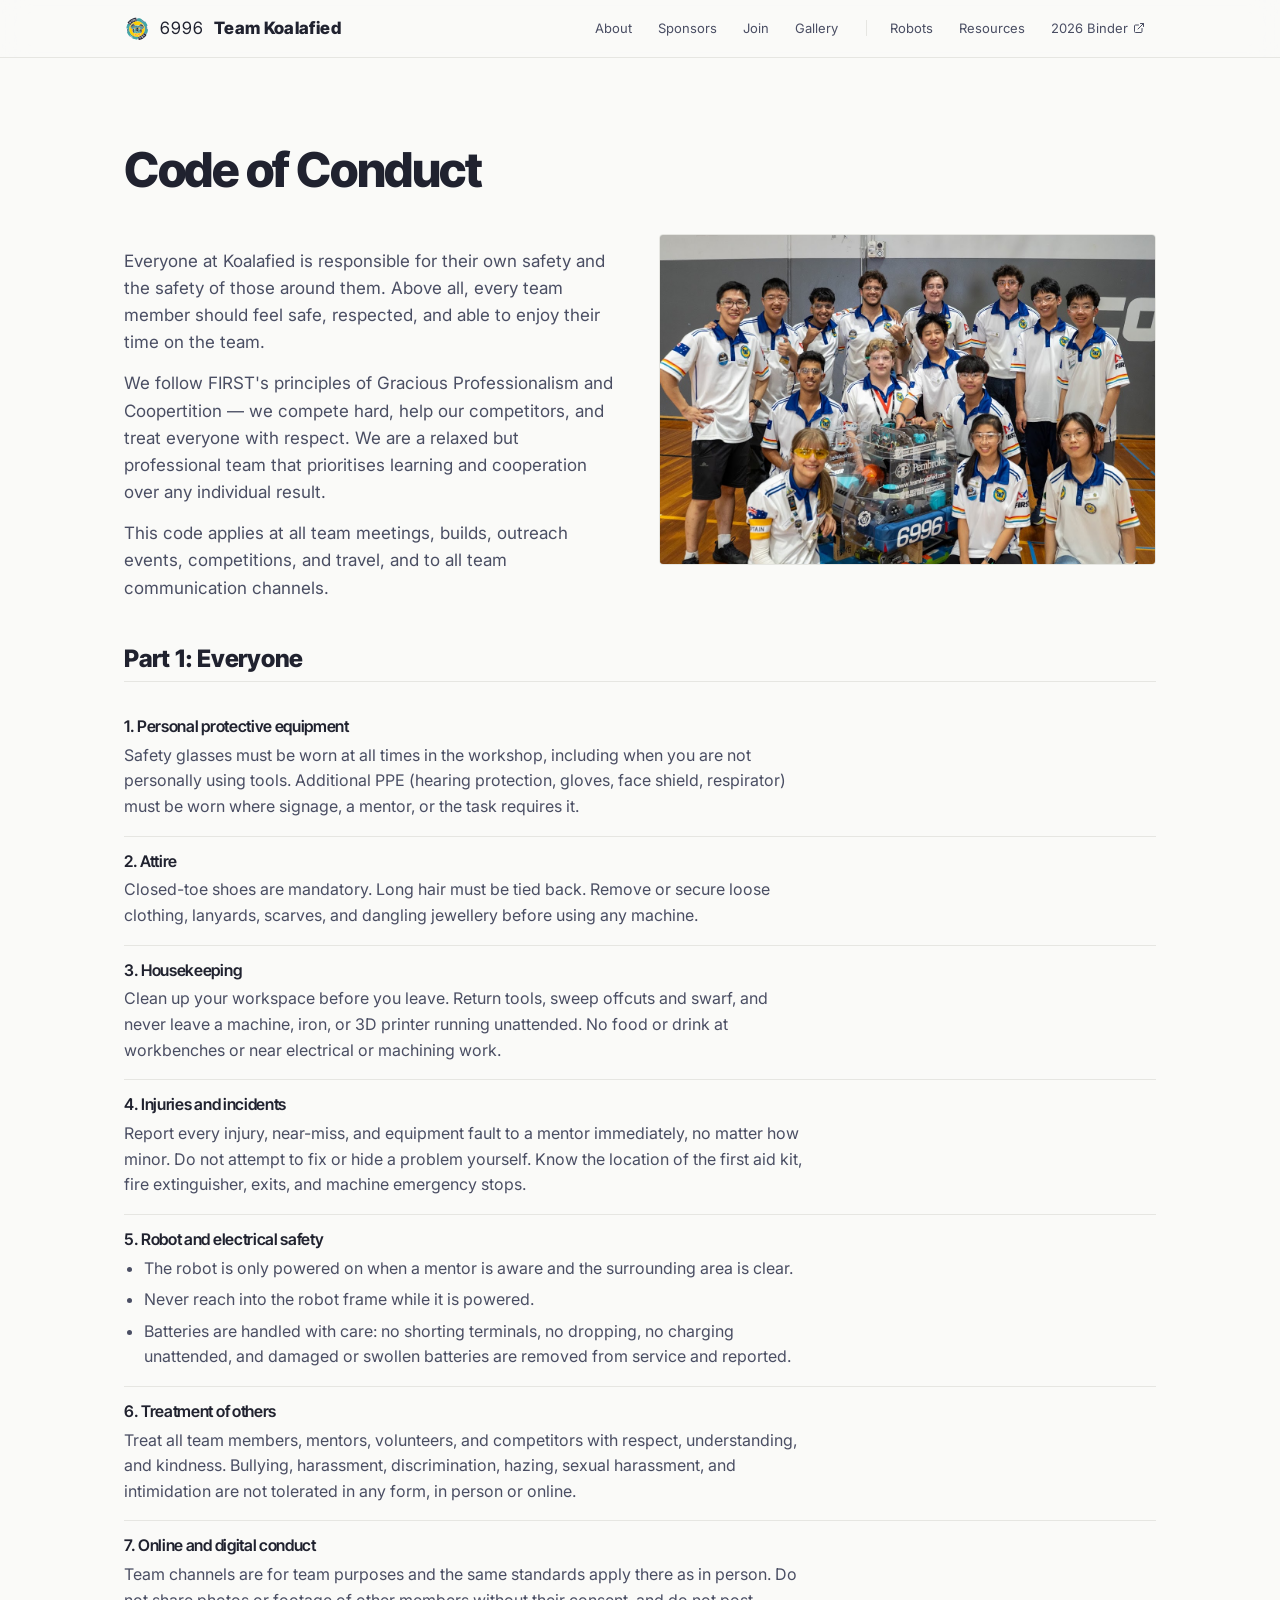
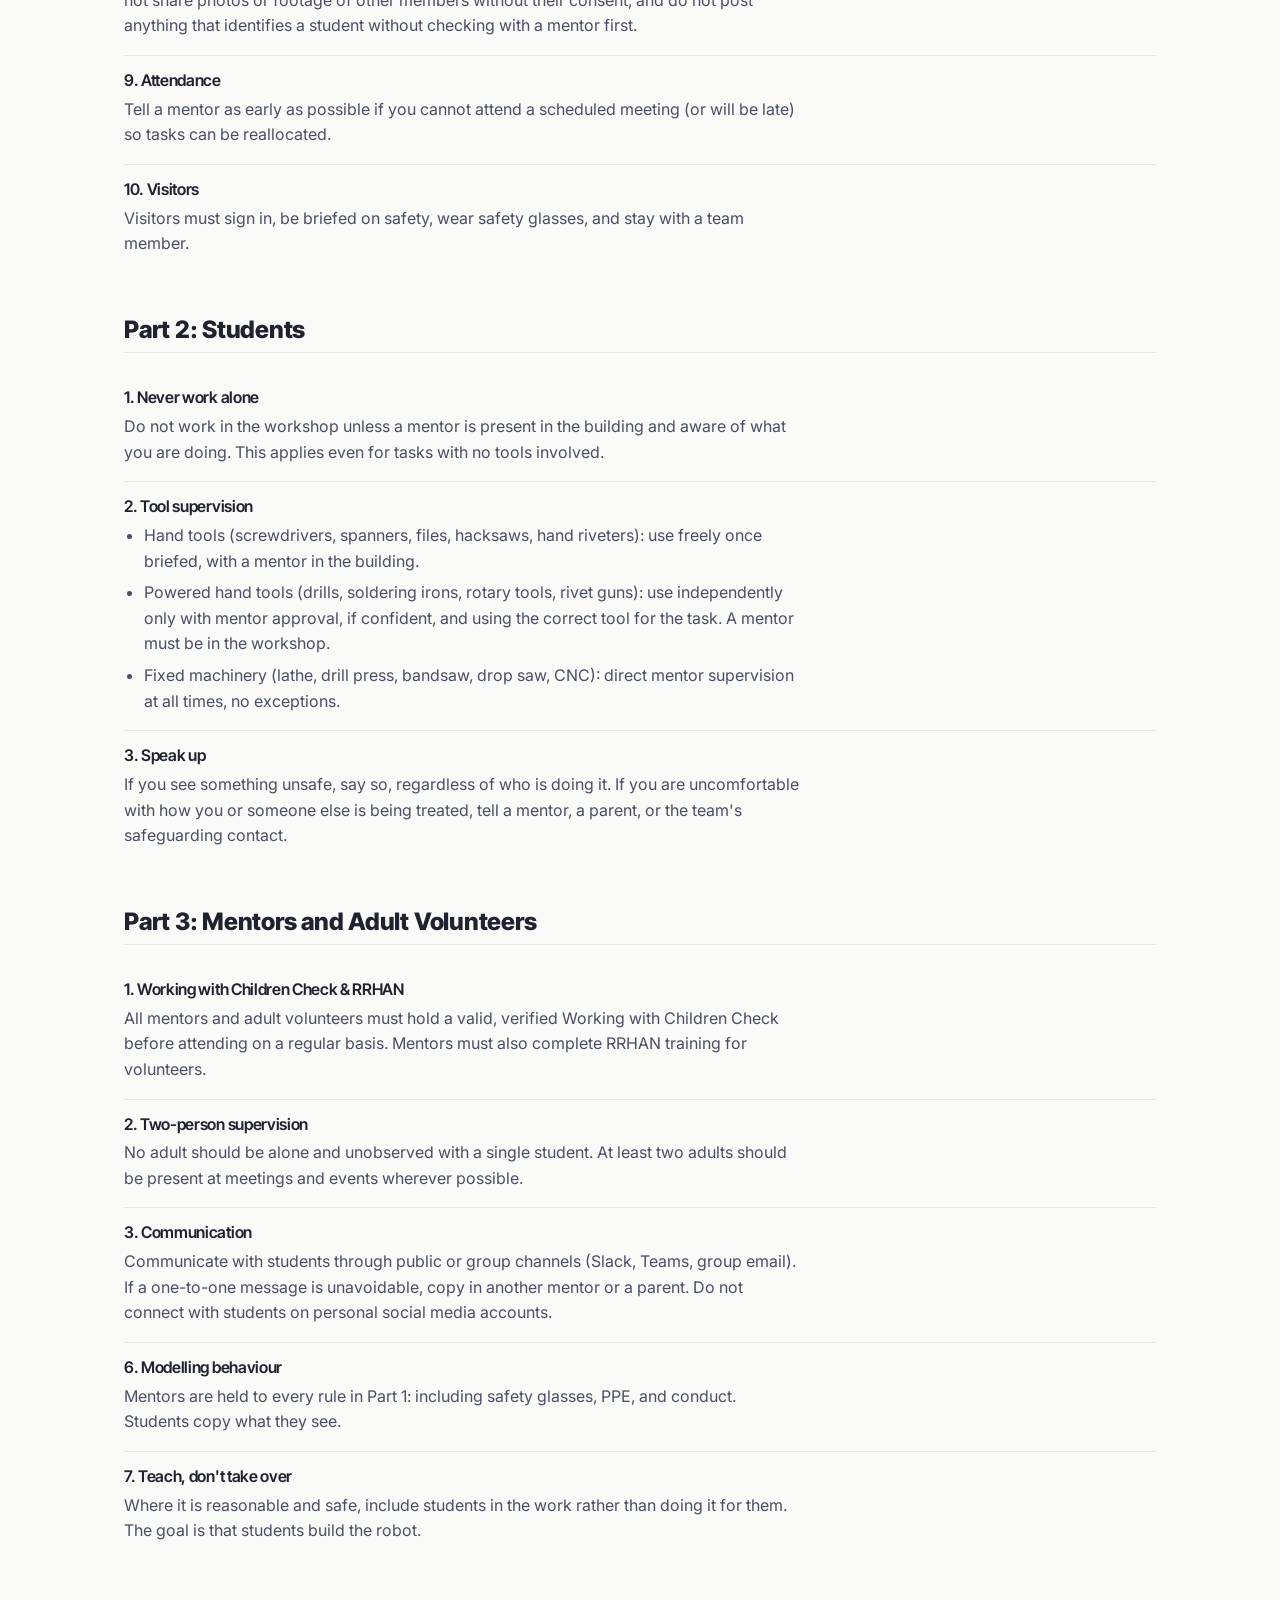
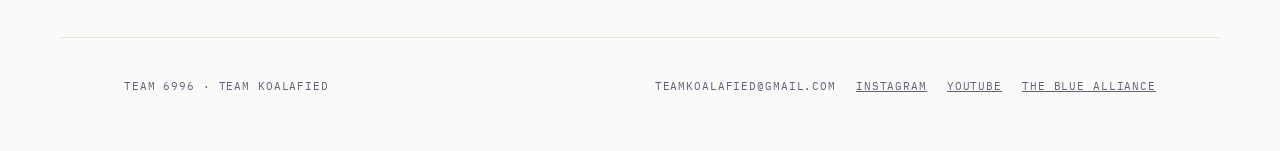
==== conduct.html @ 80fdc33f "added code of conduct page Some sponsors ask for this– nice public place to host & access. Hidden fr" ====
<!doctype html>
<html lang="en">
<head>
<meta charset="utf-8">
<meta name="viewport" content="width=device-width, initial-scale=1">
<title>Code of Conduct — Team Koalafied</title>
<meta name="description" content="Team 6996 Koalafied — code of conduct.">
<meta name="robots" content="noindex, nofollow">
<meta name="color-scheme" content="light">
<link rel="icon" href="assets/img/logo.svg" type="image/svg+xml">
<link rel="preconnect" href="https://fonts.googleapis.com">
<link rel="preconnect" href="https://fonts.gstatic.com" crossorigin>
<link rel="stylesheet" href="https://fonts.googleapis.com/css2?family=Inter+Tight:ital,wght@0,400;0,600;0,800;1,800&family=Inter:wght@400;500;600&family=IBM+Plex+Mono:wght@400;500;600&display=swap">
<link rel="stylesheet" href="assets/css/site.css">
</head>
<body>
  <a class="skip" href="#conduct-page">Skip to main content</a>

  <!-- Nav is injected here by site.js -->
  <main id="conduct-page"></main>
  <footer class="foot wrap" id="foot"></footer>

  <script src="content.js"></script>
  <script src="assets/js/site.js"></script>
</body>
</html>
---- assets/css/site.css ----
/* ============================================================
   Team Koalafied — site stylesheet
   Same token system as the season technical binder (see
   ../eh/assets/css/binder.css and ../koalafied-design-system) —
   edit tokens in :root, everything else derives from them.
   ============================================================ */

/* ---- 1. Tokens ------------------------------------------- */

:root {
  --paper:    #fafaf8;
  --panel:    #ffffff;
  --ink:      #20222f;
  --ink-2:    #4a4e63;
  --ink-3:    #5f6278;
  --rule:     #e6e6e2;
  --rule-2:   #eeeeeb;
  --accent:   #0a7770;          /* team teal — swap to re-theme the whole site */
  --accent-soft: color-mix(in srgb, var(--accent) 14%, transparent);
  --accent-2: #204a72;          /* team navy — secondary accent, used sparingly */
  --accent-3: #b8420e;          /* team orange — metadata/tag labels only */
  --pop:      #44a5a7;          /* highlighting stuff */
  --pop-ink:  #3a2c05;
  --warn:     #b73528;
  --special:  #f0b90b;          /* highlights for important stand out stuff */

  
  --font-display: "Inter Tight", "Helvetica Neue", Arial, sans-serif;
  --font-body:    "Inter", "Helvetica Neue", Arial, sans-serif;
  --font-mono:    "IBM Plex Mono", ui-monospace, SFMono-Regular, Menlo, monospace;

  --measure: 68ch;
  --gutter: clamp(20px, 5vw, 72px);
  --nav-h: 58px;

  color-scheme: light;
}

/* ---- 2. Reset -------------------------------------------- */

*, *::before, *::after { box-sizing: border-box; }
html { -webkit-text-size-adjust: 100%; scroll-behavior: smooth; scroll-padding-top: calc(var(--nav-h) + 16px); }
@media (prefers-reduced-motion: reduce) { html { scroll-behavior: auto; } }

body {
  margin: 0;
  background: var(--paper);
  color: var(--ink);
  font-family: var(--font-body);
  font-size: 16px;
  line-height: 1.6;
  -webkit-font-smoothing: antialiased;
}

img { max-width: 100%; display: block; }
a { color: inherit; }
button { font: inherit; color: inherit; }
h1, h2, h3, h4 { margin: 0; font-family: var(--font-display); font-weight: 600; letter-spacing: -0.02em; line-height: 1.05; }
p { margin: 0; }
ul { margin: 0; padding: 0; list-style: none; }
::selection { background: var(--pop); color: var(--pop-ink); }
:focus-visible { outline: 2px solid var(--accent); outline-offset: 3px; border-radius: 2px; }

.skip {
  position: absolute; left: -9999px; top: 0; z-index: 200;
  background: var(--ink); color: var(--paper); padding: 10px 16px;
  font-family: var(--font-mono); font-size: 12px;
}
.skip:focus { left: 8px; top: 8px; }

.wrap { max-width: 1160px; margin: 0 auto; padding-inline: var(--gutter); }

.eyebrow {
  font-family: var(--font-mono); font-size: 11px; font-weight: 500;
  letter-spacing: 0.16em; text-transform: uppercase; color: var(--accent);
}
.muted { color: var(--ink-2); }
code {
  font-family: var(--font-mono); font-size: 0.88em;
  background: var(--rule-2); padding: 0.1em 0.36em; border-radius: 3px;
}

/* ---- 3. Navigation ----------------------------------------- */

.nav {
  position: sticky; top: 0; z-index: 100;
  height: var(--nav-h);
  background: color-mix(in srgb, var(--paper) 86%, transparent);
  backdrop-filter: saturate(180%) blur(14px);
  -webkit-backdrop-filter: saturate(180%) blur(14px);
  border-bottom: 1px solid var(--rule);
}
.nav-in { height: 100%; display: flex; align-items: center; gap: 24px; }
.wordmark { display: flex; align-items: baseline; gap: 10px; text-decoration: none; flex: none; }
.wordmark-mark { width: 26px; height: 26px; align-self: center; flex: none; }
.wordmark-a { font-family: var(--font-display); font-weight: 400; font-size: 17px; letter-spacing: 0.06em; }
.wordmark-b { font-family: var(--font-display); font-weight: 800; font-size: 17px; letter-spacing: 0.02em; }

.nav-links { display: flex; gap: 4px; margin-left: auto; }
.nav-links a {
  font-size: 13px; text-decoration: none; color: var(--ink-2);
  padding: 6px 11px; border-radius: 4px; transition: color .15s, background .15s;
  white-space: nowrap;
}
.nav-links a:hover { color: var(--ink); background: var(--rule-2); }
.nav-links a.is-active { color: var(--ink); }
.nav-links a.is-active::after {
  content: ""; display: block; height: 1.5px; background: var(--accent);
  margin-top: 3px; border-radius: 2px;
}

/* Resources (a separate page) and any external link (like the current
   binder) aren't scroll-to anchors like their siblings, so they get no
   ::after underline. A rule before the first of them groups the anchors
   apart — nav-group-start, not repeated per item so two in a row don't
   get a double rule. External links also get a small corner-arrow, same
   idea as the binder site's external CAD link, to show they leave the site;
   Resources is an internal page jump, so it carries no icon. */
.nav-links a.nav-page {
  display: inline-flex; align-items: center; gap: 5px;
}
.nav-links a.nav-page svg { width: 12px; height: 12px; flex: none; }
.nav-links a.nav-group-start {
  /* A border-left glued to this element's own box can only ever hug one
     side of the gap (border sits right against padding in the box
     model), which put the rule hard against Resources rather than
     centered between it and Gallery. Drawing it as an absolutely
     positioned line at the midpoint of margin-left splits the gap evenly
     instead, while this button's own padding stays the same 11px/11px as
     every other nav link (so its hover highlight is symmetric too). */
  position: relative;
  margin-left: 26px;
}
.nav-links a.nav-group-start::before {
  content: "";
  position: absolute; top: 50%; left: -13px;
  width: 1px; height: 16px;
  background: var(--rule);
  transform: translateY(-50%);
}

.nav-toggle {
  display: none;
  margin-left: auto;
  align-items: center; justify-content: center;
  width: 36px; height: 36px;
  background: none; border: 1px solid transparent; border-radius: 6px;
  color: var(--ink);
  cursor: pointer;
}
.nav-toggle:hover { background: var(--rule-2); }

@media (max-width: 720px) {
  .nav-toggle { display: flex; }

  .nav-links {
    margin-left: 0;
    position: absolute; top: 100%; left: 0; right: 0;
    flex-direction: column; gap: 0;
    background: var(--panel);
    border-bottom: 1px solid var(--rule);
    box-shadow: 0 12px 24px -12px rgba(0, 0, 0, 0.18);
    max-height: 0; overflow: hidden;
    opacity: 0;
    transition: max-height .2s ease, opacity .15s ease;
  }
  .nav-links.is-open { max-height: 60vh; opacity: 1; overflow-y: auto; }
  .nav-links a {
    padding: 14px var(--gutter);
    border-radius: 0;
    border-bottom: 1px solid var(--rule-2);
  }
  .nav-links a.is-active::after { display: none; }
  .nav-links a.nav-group-start { margin-left: 0; }
  .nav-links a.nav-group-start::before { display: none; }
}

/* ---- 4. Hero ------------------------------------------------ */

/* Full-bleed photo behind the title, scrimmed for legibility — the one
   deliberately dark, photo-led moment on an otherwise light, typographic
   site. Text colors here are hardcoded against the photo rather than
   pulled from the light-mode ink tokens, since they're never meant to
   apply anywhere else. */
.hero { position: relative; padding: 0; overflow: hidden; }
.hero-bg { position: relative; width: 100%; height: clamp(480px, 64vw, 660px); }
.hero-bg img {
  width: 100%; height: 100%; object-fit: cover; object-position: 50% 70%;
  display: block;
}
.hero-scrim {
  position: absolute; inset: 0;
  background:
    linear-gradient(to top, rgba(6,8,12,.96) 0%, rgba(6,8,12,.82) 28%, rgba(6,8,12,.42) 58%, rgba(6,8,12,.14) 100%),
    linear-gradient(to right, rgba(6,8,12,.4) 0%, rgba(6,8,12,0) 60%);
}
.hero-content {
  position: absolute; left: 0; right: 0; bottom: 0;
  padding-bottom: clamp(28px, 5vw, 56px);
}
.hero-meta { max-width: 640px; }
.hero-content .eyebrow { color: #8fe0d6; }
.hero-title {
  font-size: clamp(2.6rem, 8vw, 5.6rem);
  font-weight: 800; letter-spacing: -0.04em; line-height: 0.96;
  margin: 14px 0 0; font-style: italic; color: #fff;
}
.hero-sub {
  max-width: 52ch; margin: 20px 0 0;
  color: rgba(255,255,255,.86); font-size: clamp(15px, 1.6vw, 18px);
}
.hero-cta { display: flex; gap: 12px; margin-top: 28px; flex-wrap: wrap; }
.btn {
  display: inline-flex; align-items: center; gap: 8px;
  font-family: var(--font-mono); font-size: 12px; font-weight: 500;
  letter-spacing: .08em; text-transform: uppercase; text-decoration: none;
  padding: 12px 20px; border-radius: 4px; border: 1px solid transparent;
  transition: opacity .15s, border-color .15s, background .15s;
}
.btn-primary { background: var(--accent); color: #fff; }
.btn-primary:hover { opacity: .88; }
.hero-content .btn-ghost { border-color: rgba(255,255,255,.5); color: #fff; }
.hero-content .btn-ghost:hover { border-color: #fff; background: rgba(255,255,255,.1); }
.btn-ghost { border-color: var(--rule); color: var(--ink); }
.btn-ghost:hover { border-color: var(--accent); color: var(--accent); }

/* ---- 5. Sections --------------------------------------------- */

.sec { padding: clamp(40px, 6vw, 80px) 0; border-top: 1px solid var(--rule); }
.sec-title { font-size: clamp(1.9rem, 4.5vw, 3rem); font-weight: 800; letter-spacing: -0.03em; margin: 10px 0 0; }
.sec-thesis { margin-top: 14px; font-size: clamp(15px, 1.6vw, 17px); color: var(--ink-2); max-width: var(--measure); }
.block-label {
  font-family: var(--font-mono); font-size: 10px; font-weight: 500;
  letter-spacing: .18em; text-transform: uppercase; color: var(--ink-3);
  padding-bottom: 8px; border-bottom: 1px solid var(--rule); margin-bottom: 14px;
}

.sec-cols { display: grid; grid-template-columns: 1fr; gap: clamp(20px, 3vw, 40px); margin-top: clamp(24px, 3vw, 40px); }
@media (min-width: 780px) { .sec-cols.two { grid-template-columns: 1fr 1fr; } }
/* About and Join open with a two-column row (intro text + photo) instead
   of the usual full-width title/thesis — no extra top margin needed since
   it's the section's first element, not a follow-up row. */
.wrap > .sec-cols:first-child { margin-top: 0; }

/* Accent photo beside a section's intro text (About, Join). A fixed,
   fairly wide aspect ratio keeps group/action shots readable — letting it
   stretch to match the text column's (variable, often taller) height
   forced a much narrower effective crop and cut people out of frame.
   align-self keeps it pinned to its own height instead of stretching.
   Distinct from the Gallery carousel's .carousel-frame, which is for
   browsing many photos, not a single accent. */
.section-photo {
  margin: 0; border: 1px solid var(--rule); border-radius: 4px; overflow: hidden;
  aspect-ratio: 3 / 2; background: var(--rule-2); align-self: start;
}
.section-photo img { width: 100%; height: 100%; object-fit: cover; display: block; }

/* ---- 6. Cards (About stats / Join areas) ----------------------- */

.cards {
  display: grid; grid-template-columns: repeat(auto-fill, minmax(220px, 1fr));
  gap: clamp(14px, 2.4vw, 24px); margin-top: clamp(20px, 3vw, 32px);
}
.card {
  background: var(--panel); border: 1px solid var(--rule); border-radius: 3px;
  padding: 18px 20px; transition: border-color .15s, transform .15s;
}
a.card { text-decoration: none; display: block; }
a.card:hover { border-color: var(--accent); transform: translateY(-2px); }
.card h4 { font-size: 16px; font-weight: 600; }
.card p { margin-top: 8px; font-size: 13.5px; color: var(--ink-3); line-height: 1.5; }
.card .card-robot { font-style: italic; color: var(--ink-2); font-weight: 500; }
.card-links { display: flex; flex-direction: column; gap: 6px; margin-top: 12px; }
.card-go {
  display: inline-flex; align-items: center; gap: 7px;
  font-family: var(--font-mono); font-size: 10.5px; font-weight: 500; letter-spacing: .08em;
  text-transform: uppercase; text-decoration: none; color: #fff;
  padding: 7px 12px; border: 1px solid var(--accent); border-radius: 4px;
  background: var(--accent); transition: opacity .15s;
}
.card-go:hover { opacity: .88; }

/* Code link (Resources page) — one repo, so it's a single line under the
   thesis rather than its own section. */
.resources-code-line {
  margin-top: 14px; display: flex; align-items: center; gap: 12px;
  flex-wrap: wrap; font-size: 14px; color: var(--ink-2);
}

/* CAD seasons (Resources page) — a row per season rather than a card grid:
   the entries are too sparse (one line + 1-2 links) to justify cards, and
   an odd count of them left a ragged, gappy last grid row. */
.cad-list { margin-top: 0; }
.cad-row {
  display: flex; align-items: center; justify-content: space-between;
  gap: 8px 32px; flex-wrap: wrap; padding: 18px 0; border-bottom: 1px solid var(--rule);
}
.cad-row-info { display: flex; align-items: baseline; gap: 12px; flex-wrap: wrap; }
.cad-row-info h4 { font-size: 16px; font-weight: 600; }
.cad-row-links.card-links { flex-direction: row; flex-wrap: wrap; gap: 8px; margin-top: 0; }
@media (max-width: 640px) {
  .cad-row { flex-direction: column; align-items: flex-start; gap: 10px; }
}

/* Code of conduct page — numbered items, each a heading plus either a
   paragraph or a bullet list (Robot safety, Tool supervision). */
.conduct-part-title {
  font-size: clamp(1.2rem, 2.4vw, 1.5rem); font-weight: 800; letter-spacing: -0.01em;
  color: var(--ink); padding-bottom: 10px; border-bottom: 1px solid var(--rule);
}
.conduct-list-group { margin-top: clamp(14px, 2vw, 20px); }
.conduct-item { padding: 16px 0; border-bottom: 1px solid var(--rule); }
.conduct-item:last-child { border-bottom: none; }
.conduct-item h4 { font-size: 16px; font-weight: 600; }
.conduct-item p { margin-top: 8px; color: var(--ink-2); line-height: 1.6; max-width: var(--measure); }
.conduct-item .conduct-list { margin-top: 8px; padding-left: 20px; max-width: var(--measure); }
.conduct-item .conduct-list li { list-style: disc; color: var(--ink-2); line-height: 1.6; margin-top: 6px; }
.conduct-item .conduct-list li:first-child { margin-top: 0; }

/* Events (About section) — a card per competition, results as icon tags,
   left edge colored by series so the grid reads at a glance. */
.event-card { border-left-width: 3px; }
.event-card--ausc { border-left-color: var(--accent); }
.event-card--mrt { border-left-color: var(--accent-2); }
.event-card--champs { border-left-color: var(--special); }
.event-sub {
  margin-top: 4px; font-size: 11.5px; line-height: 1.4; color: var(--ink-3);
}
.event-tags { display: flex; flex-direction: column; gap: 6px; margin-top: 12px; }
.event-tag {
  display: flex; align-items: center; gap: 6px;
  background: var(--rule-2); color: var(--ink-2); border-radius: 4px;
  padding: 5px 10px 5px 8px; font-size: 12px; line-height: 1.2;
}
.event-tag svg { width: 13px; height: 13px; flex: none; color: var(--accent); }

/* Events ride the same horizontal carousel as the photo Gallery (see
   section 7 below) — reverse chronological, newest card first. Cards vary
   in height (2 vs 3 result tags), so the nav arrows center on the track
   itself (50%) rather than the fixed photo-frame height the base
   .carousel-nav rule assumes. */
/* Higher specificity than the base .carousel-item rule below (which sets
   the same `flex` shorthand for photos) so this basis actually wins
   regardless of source order. */
.carousel-item.carousel-item--events { flex: 0 0 clamp(180px, 20vw, 210px); }
/* Robots page Competitions carousel reuses .carousel--events, but its cards
   used to sit in a `.cards` grid (minmax(220px, 1fr)) before going
   horizontal — keep that same width rather than the narrower About-page
   event card. */
.carousel-item.carousel-item--results { flex: 0 0 clamp(200px, 65vw, 260px); }
.carousel--events .carousel-nav { top: 50%; }
/* Cards vary a lot in height (1 vs 4 result tags) — without this, flex's
   default stretch pads every shorter card with blank space below it to
   match the tallest one in the row. */
.carousel--events .carousel-track { align-items: flex-start; }

/* ---- 6.5 Robots page ---------------------------------------------- */

/* One entry per robot: name + photo gallery on the left, a stack of
   info "boxes" on the right (competed-in, function, official results,
   offseason results) — see renderRobots() in site.js. Media column goes
   sticky on wider screens so it stays in view while the results column
   (which can run long — several event cards) scrolls past it. */
.robot-list { margin-top: clamp(28px, 4vw, 44px); }
.robot-entry {
  display: grid; grid-template-columns: 1fr; gap: clamp(20px, 3vw, 36px);
  padding: clamp(28px, 4vw, 44px) 0;
}
.robot-entry:first-child { padding-top: 0; }
.robot-entry + .robot-entry { border-top: 1px solid var(--rule); }
@media (min-width: 860px) {
  .robot-entry { grid-template-columns: minmax(0, 1.05fr) minmax(0, 1.4fr); align-items: start; }
  .robot-media { position: sticky; top: calc(var(--nav-h) + 24px); }
}

.robot-name { font-size: clamp(1.4rem, 2.6vw, 1.9rem); }
.robot-aka {
  margin-top: 4px; font-family: 'IBM Plex Mono', monospace;
  font-size: 13px; text-transform: uppercase; letter-spacing: .06em;
  color: var(--ink-2);
}
.robot-media .carousel { margin: 14px 0 0; }
/* Robot shots vary from the Gallery's more panoramic frame — these are
   near-square (sometimes portrait) full-robot photos, so the frame needs
   to be close to square too or object-fit: cover crops the top/bottom of
   the robot off. Arrows center on the track itself (like the Events
   carousel) rather than a fixed frame height, since single-image robots
   render no frame at all. */
.robot-media .carousel-frame { height: clamp(200px, 32vw, 360px); }
.carousel--robot .carousel-nav { top: 50%; }

.robot-info { display: flex; flex-direction: column; gap: clamp(20px, 2.6vw, 28px); }
.robot-block .block-label { margin-bottom: 12px; }
.robot-season { font-size: 15px; color: var(--ink-2); font-weight: 500; }
.robot-summary { color: var(--ink-2); font-size: 14.5px; line-height: 1.6; max-width: var(--measure); }

/* CAD / Blue Alliance / tech binder links — same row-of-buttons treatment
   as the CAD season links on the Resources page (.cad-row-links). Sits
   under the photo gallery rather than in the info column, since these are
   "more about this robot" links rather than page content of their own. */
.robot-links.card-links { flex-direction: row; flex-wrap: wrap; gap: 8px; margin-top: 14px; }

/* Official vs offseason badge — Competitions combines both result lists
   under one heading, so this small tag on each card is what keeps that
   distinction visible instead of a second heading. */
.event-card-head { margin-bottom: 6px; }
.event-kind {
  font-family: var(--font-mono); font-size: 9.5px; font-weight: 500;
  letter-spacing: .08em; text-transform: uppercase;
}
.event-kind--official { color: var(--accent-2); }
.event-kind--offseason { color: var(--ink-3); }

/* Alliance partners sit inside the same event-card used elsewhere, set
   off from the result tags by a light dashed rule rather than a new card. */
.event-alliance {
  margin-top: 10px; padding-top: 10px; border-top: 1px dashed var(--rule);
  font-size: 12px; line-height: 1.5; color: var(--ink-3);
}
.event-alliance strong { color: var(--ink-2); font-weight: 600; }

/* ---- 7. Carousel (photos) — same component as the binder site -- */

.carousel { position: relative; }
.carousel-track {
  display: flex; gap: 14px; overflow-x: auto; scroll-snap-type: x mandatory;
  scroll-padding-left: 2px; scrollbar-width: none;
}
.carousel-track::-webkit-scrollbar { display: none; }
.carousel-item { flex: 0 0 clamp(220px, 30vw, 340px); scroll-snap-align: start; min-width: 0; }
.carousel-frame {
  height: clamp(190px, 20vw, 260px); border-radius: 3px; overflow: hidden;
  display: grid; place-items: center; background: var(--rule-2);
}
.carousel-frame img { width: 100%; height: 100%; object-fit: cover; cursor: zoom-in; transition: opacity .15s ease; }
.carousel-frame img:hover { opacity: .9; }
.carousel-cap { margin-top: 9px; font-size: 13.5px; color: var(--ink-2); line-height: 1.4; }
.carousel-nav {
  position: absolute; top: calc(clamp(190px, 20vw, 260px) / 2); z-index: 2; transform: translateY(-50%);
  width: 36px; height: 36px; border-radius: 50%;
  background: color-mix(in srgb, var(--panel) 88%, transparent); backdrop-filter: blur(4px);
  border: 1px solid var(--rule); color: var(--ink-2);
  display: grid; place-items: center; cursor: pointer;
  transition: color .15s, border-color .15s, opacity .15s;
}
.carousel-nav:hover { color: var(--accent-2); border-color: var(--accent-2); }
.carousel-nav:disabled { opacity: 0; pointer-events: none; }
.carousel-prev { left: -14px; }
.carousel-next { right: -14px; }
@media (max-width: 640px) { .carousel-prev { left: 4px; } .carousel-next { right: 4px; } }

/* ---- 8. Sponsors ------------------------------------------------ */

/* Two sponsor moments: a quiet banner strip right under the hero (small
   logos, small label), and the fuller "thank you" section further down the
   page (bigger logos, labelled). Both share .sponsor-logo for filter/
   hover behavior; size is set per-container below. */
.sponsor-banner { border-top: 1px solid var(--rule); padding: 24px 0; }
.sponsor-banner-label { text-align: center; font-family: var(--font-mono); font-size: 11px; letter-spacing: .04em; color: var(--ink-3); margin-bottom: 12px; }
.sponsor-banner-row { display: flex; flex-wrap: wrap; align-items: center; justify-content: center; gap: 18px 34px; }

.sponsors { border-top: 1px solid var(--rule); padding-top: 40px; padding-bottom: 32px; text-align: left; }
.sponsors .sec-title { margin-top: 10px; }
.sponsors-thesis { max-width: var(--measure); margin: 12px 0 0; color: var(--ink-2); font-size: clamp(15px, 1.6vw, 17px); }
.sponsors-points { max-width: var(--measure); margin: 16px 0 0; padding: 0; list-style: none; }
.sponsors-points li { position: relative; padding-left: 20px; color: var(--ink-2); line-height: 1.55; }
.sponsors-points li + li { margin-top: 10px; }
.sponsors-points li::before {
  content: ""; position: absolute; left: 2px; top: 9px;
  width: 6px; height: 6px; border-radius: 50%; background: var(--accent);
}

.sponsor-tier { margin-top: 32px; text-align: center; }
.sponsors-label { font-family: var(--font-mono); font-size: 11px; letter-spacing: .08em; text-transform: uppercase; color: var(--ink-3); margin-bottom: 20px; }
.sponsors-row { display: flex; flex-wrap: wrap; align-items: center; justify-content: center; gap: 32px 48px; }

.sponsor-logo { width: auto; object-fit: contain; }
.sponsor-banner-row .sponsor-logo { height: 26px; max-width: 104px; filter: grayscale(1) opacity(.7); transition: filter .15s; }
.sponsor-banner-row .sponsor-logo:hover { filter: none; }
.sponsors-row .sponsor-logo { height: 80px; max-width: 240px; }
.tier-platinum .sponsors-row .sponsor-logo { height: 100px; max-width: 280px; }
.tier-silver .sponsors-row .sponsor-logo { height: 64px; max-width: 200px; }

/* ---- 9. Lightbox — same component as the binder site ------------- */

.lightbox {
  position: fixed; inset: 0; z-index: 500;
  display: grid; place-items: center; padding: clamp(20px, 5vw, 64px);
  background: rgba(8, 8, 9, .86); backdrop-filter: blur(3px);
  opacity: 0; transition: opacity .18s ease; cursor: zoom-out; pointer-events: none;
}
.lightbox.is-open { opacity: 1; pointer-events: auto; }
.lightbox[hidden] { display: none; }
@media (prefers-reduced-motion: reduce) { .lightbox { transition: none; } }
.lightbox figure { margin: 0; max-width: 100%; max-height: 100%; display: flex; flex-direction: column; align-items: center; transform: scale(.97); transition: transform .18s ease; }
.lightbox.is-open figure { transform: scale(1); }
.lightbox img { max-width: 100%; max-height: 78vh; object-fit: contain; border-radius: 4px; box-shadow: 0 24px 64px rgba(0,0,0,.45); cursor: default; }
.lightbox figcaption { margin-top: 16px; max-width: 62ch; text-align: center; font-size: 14px; line-height: 1.5; color: #e8e7e3; }
.lightbox figcaption:empty { display: none; }
.lightbox-close {
  position: fixed; top: clamp(14px, 3vw, 28px); right: clamp(14px, 3vw, 28px); z-index: 1;
  width: 40px; height: 40px; border-radius: 50%;
  background: rgba(255,255,255,.08); border: 1px solid rgba(255,255,255,.2); color: #fff;
  display: grid; place-items: center; cursor: pointer; transition: background .15s, border-color .15s;
}
.lightbox-close:hover { background: rgba(255,255,255,.16); border-color: rgba(255,255,255,.4); }

/* ---- 10. Footer -------------------------------------------------- */

.foot {
  border-top: 1px solid var(--rule); padding-block: 40px 56px;
  display: flex; flex-wrap: wrap; gap: 16px 32px; align-items: baseline; justify-content: space-between;
  font-family: var(--font-mono); font-size: 11px; letter-spacing: .08em; text-transform: uppercase; color: var(--ink-3);
}
.foot a { color: var(--ink-3); }
.foot a:hover { color: var(--accent); }
.foot-links { display: flex; flex-wrap: wrap; gap: 8px 20px; }

/* ---- 11. Error banner --------------------------------------------- */

.boom {
  margin: 40px auto; max-width: 640px; padding: 20px 24px;
  border: 1px solid var(--warn); border-left-width: 3px;
  background: var(--panel); font-family: var(--font-mono); font-size: 13px;
}
.boom h2 { font-family: var(--font-mono); font-size: 13px; margin-bottom: 8px; color: var(--warn); }
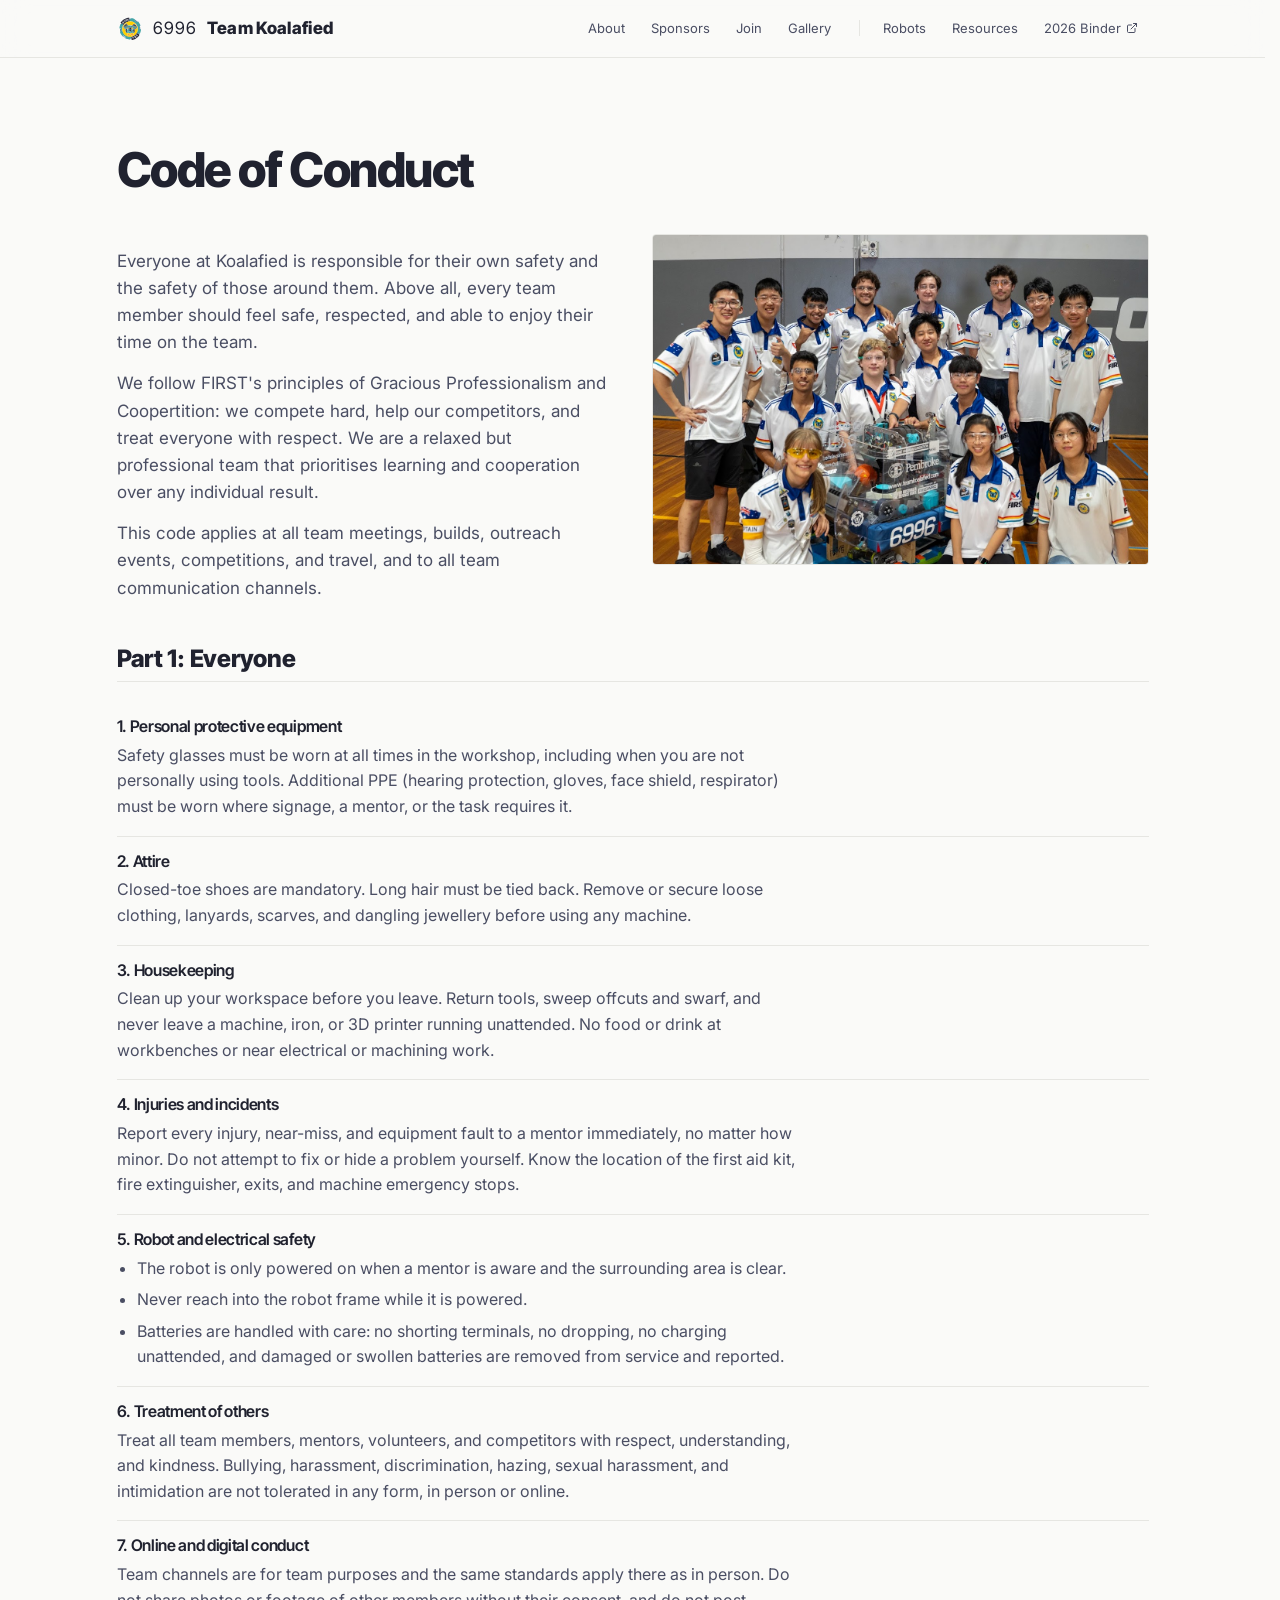
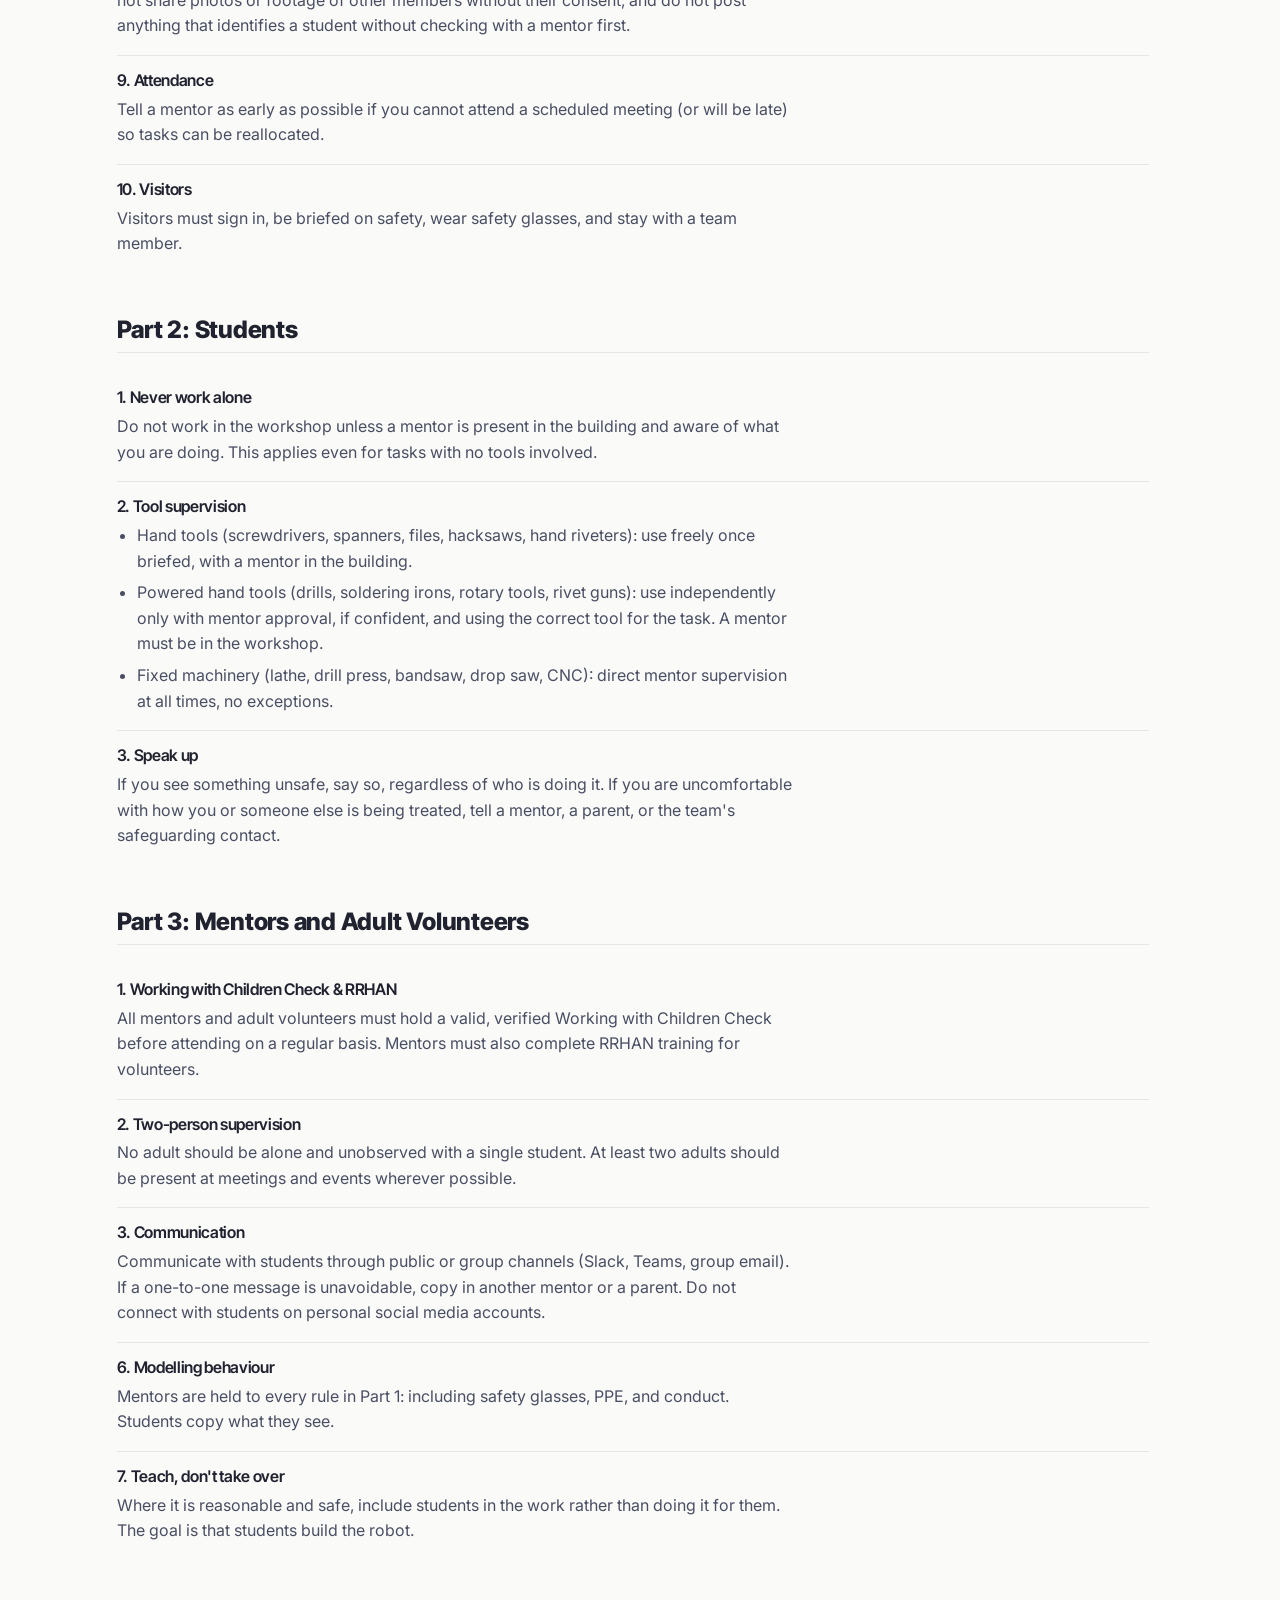
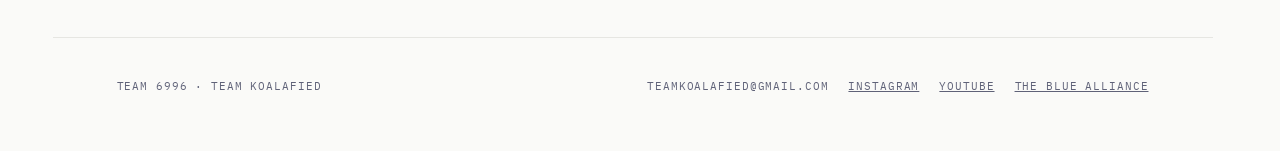
==== commit 3bdb74bf: "Redesign Robots Page de-slop em dashes  Add team avatars for 2024, 2025, and 2026 seasons and dynami" ====
--- a/conduct.html
+++ b/conduct.html
@@ -3,8 +3,8 @@
 <head>
 <meta charset="utf-8">
 <meta name="viewport" content="width=device-width, initial-scale=1">
-<title>Code of Conduct — Team Koalafied</title>
-<meta name="description" content="Team 6996 Koalafied — code of conduct.">
+<title>Code of Conduct | Team Koalafied</title>
+<meta name="description" content="Team 6996 Koalafied: code of conduct.">
 <meta name="robots" content="noindex, nofollow">
 <meta name="color-scheme" content="light">
 <link rel="icon" href="assets/img/logo.svg" type="image/svg+xml">
@@ -16,8 +16,113 @@
 <body>
   <a class="skip" href="#conduct-page">Skip to main content</a>
 
-  <!-- Nav is injected here by site.js -->
-  <main id="conduct-page"></main>
+  <!-- Nav is injected here by site.js. The page content below is static —
+       unlike the other standalone pages, it isn't sourced from content.js,
+       since it's one-off prose nothing else reuses. -->
+  <main id="conduct-page">
+    <section class="sec" id="conduct-top" style="border-top:none;">
+      <div class="wrap">
+        <h1 class="sec-title">Code of Conduct</h1>
+
+        <div class="sec-cols two">
+          <div>
+            <p class="sec-thesis">Everyone at Koalafied is responsible for their own safety and the safety of those around them. Above all, every team member should feel safe, respected, and able to enjoy their time on the team.</p>
+            <p class="sec-thesis">We follow FIRST's principles of Gracious Professionalism and Coopertition: we compete hard, help our competitors, and treat everyone with respect. We are a relaxed but professional team that prioritises learning and cooperation over any individual result.</p>
+            <p class="sec-thesis">This code applies at all team meetings, builds, outreach events, competitions, and travel, and to all team communication channels.</p>
+          </div>
+          <figure class="section-photo"><img src="assets/img/gallery-2026-scr-team-photo.jpg" alt="Team photo with the robot 'Lemon Launcher'" loading="lazy"></figure>
+        </div>
+
+        <h3 class="conduct-part-title" style="margin-top:clamp(28px,4vw,44px);">Part 1: Everyone</h3>
+        <div class="conduct-list-group">
+          <div class="conduct-item">
+            <h4>1. Personal protective equipment</h4>
+            <p>Safety glasses must be worn at all times in the workshop, including when you are not personally using tools. Additional PPE (hearing protection, gloves, face shield, respirator) must be worn where signage, a mentor, or the task requires it.</p>
+          </div>
+          <div class="conduct-item">
+            <h4>2. Attire</h4>
+            <p>Closed-toe shoes are mandatory. Long hair must be tied back. Remove or secure loose clothing, lanyards, scarves, and dangling jewellery before using any machine.</p>
+          </div>
+          <div class="conduct-item">
+            <h4>3. Housekeeping</h4>
+            <p>Clean up your workspace before you leave. Return tools, sweep offcuts and swarf, and never leave a machine, iron, or 3D printer running unattended. No food or drink at workbenches or near electrical or machining work.</p>
+          </div>
+          <div class="conduct-item">
+            <h4>4. Injuries and incidents</h4>
+            <p>Report every injury, near-miss, and equipment fault to a mentor immediately, no matter how minor. Do not attempt to fix or hide a problem yourself. Know the location of the first aid kit, fire extinguisher, exits, and machine emergency stops.</p>
+          </div>
+          <div class="conduct-item">
+            <h4>5. Robot and electrical safety</h4>
+            <ul class="conduct-list">
+              <li>The robot is only powered on when a mentor is aware and the surrounding area is clear.</li>
+              <li>Never reach into the robot frame while it is powered.</li>
+              <li>Batteries are handled with care: no shorting terminals, no dropping, no charging unattended, and damaged or swollen batteries are removed from service and reported.</li>
+            </ul>
+          </div>
+          <div class="conduct-item">
+            <h4>6. Treatment of others</h4>
+            <p>Treat all team members, mentors, volunteers, and competitors with respect, understanding, and kindness. Bullying, harassment, discrimination, hazing, sexual harassment, and intimidation are not tolerated in any form, in person or online.</p>
+          </div>
+          <div class="conduct-item">
+            <h4>7. Online and digital conduct</h4>
+            <p>Team channels are for team purposes and the same standards apply there as in person. Do not share photos or footage of other members without their consent, and do not post anything that identifies a student without checking with a mentor first.</p>
+          </div>
+          <div class="conduct-item">
+            <h4>9. Attendance</h4>
+            <p>Tell a mentor as early as possible if you cannot attend a scheduled meeting (or will be late) so tasks can be reallocated.</p>
+          </div>
+          <div class="conduct-item">
+            <h4>10. Visitors</h4>
+            <p>Visitors must sign in, be briefed on safety, wear safety glasses, and stay with a team member.</p>
+          </div>
+        </div>
+
+        <h3 class="conduct-part-title" style="margin-top:clamp(28px,4vw,44px);">Part 2: Students</h3>
+        <div class="conduct-list-group">
+          <div class="conduct-item">
+            <h4>1. Never work alone</h4>
+            <p>Do not work in the workshop unless a mentor is present in the building and aware of what you are doing. This applies even for tasks with no tools involved.</p>
+          </div>
+          <div class="conduct-item">
+            <h4>2. Tool supervision</h4>
+            <ul class="conduct-list">
+              <li>Hand tools (screwdrivers, spanners, files, hacksaws, hand riveters): use freely once briefed, with a mentor in the building.</li>
+              <li>Powered hand tools (drills, soldering irons, rotary tools, rivet guns): use independently only with mentor approval, if confident, and using the correct tool for the task. A mentor must be in the workshop.</li>
+              <li>Fixed machinery (lathe, drill press, bandsaw, drop saw, CNC): direct mentor supervision at all times, no exceptions.</li>
+            </ul>
+          </div>
+          <div class="conduct-item">
+            <h4>3. Speak up</h4>
+            <p>If you see something unsafe, say so, regardless of who is doing it. If you are uncomfortable with how you or someone else is being treated, tell a mentor, a parent, or the team's safeguarding contact.</p>
+          </div>
+        </div>
+
+        <h3 class="conduct-part-title" style="margin-top:clamp(28px,4vw,44px);">Part 3: Mentors and Adult Volunteers</h3>
+        <div class="conduct-list-group">
+          <div class="conduct-item">
+            <h4>1. Working with Children Check &amp; RRHAN</h4>
+            <p>All mentors and adult volunteers must hold a valid, verified Working with Children Check before attending on a regular basis. Mentors must also complete RRHAN training for volunteers.</p>
+          </div>
+          <div class="conduct-item">
+            <h4>2. Two-person supervision</h4>
+            <p>No adult should be alone and unobserved with a single student. At least two adults should be present at meetings and events wherever possible.</p>
+          </div>
+          <div class="conduct-item">
+            <h4>3. Communication</h4>
+            <p>Communicate with students through public or group channels (Slack, Teams, group email). If a one-to-one message is unavoidable, copy in another mentor or a parent. Do not connect with students on personal social media accounts.</p>
+          </div>
+          <div class="conduct-item">
+            <h4>6. Modelling behaviour</h4>
+            <p>Mentors are held to every rule in Part 1: including safety glasses, PPE, and conduct. Students copy what they see.</p>
+          </div>
+          <div class="conduct-item">
+            <h4>7. Teach, don't take over</h4>
+            <p>Where it is reasonable and safe, include students in the work rather than doing it for them. The goal is that students build the robot.</p>
+          </div>
+        </div>
+      </div>
+    </section>
+  </main>
   <footer class="foot wrap" id="foot"></footer>
 
   <script src="content.js"></script>
--- a/assets/css/site.css
+++ b/assets/css/site.css
@@ -23,6 +23,7 @@
   --pop-ink:  #3a2c05;
   --warn:     #b73528;
   --special:  #f0b90b;          /* highlights for important stand out stuff */
+  --gold:     #9a6c00;          /* wins and awards — --special, darkened enough to read on paper */
 
   
   --font-display: "Inter Tight", "Helvetica Neue", Arial, sans-serif;
@@ -39,7 +40,10 @@
 /* ---- 2. Reset -------------------------------------------- */
 
 *, *::before, *::after { box-sizing: border-box; }
-html { -webkit-text-size-adjust: 100%; scroll-behavior: smooth; scroll-padding-top: calc(var(--nav-h) + 16px); }
+/* scrollbar-gutter: with always-visible scrollbars, a page too short to
+   scroll would otherwise be wider than one that scrolls, and the centered
+   nav would jump sideways between them. */
+html { -webkit-text-size-adjust: 100%; scroll-behavior: smooth; scroll-padding-top: calc(var(--nav-h) + 16px); scrollbar-gutter: stable; }
 @media (prefers-reduced-motion: reduce) { html { scroll-behavior: auto; } }
 
 body {
@@ -98,15 +102,19 @@
 
 .nav-links { display: flex; gap: 4px; margin-left: auto; }
 .nav-links a {
+  position: relative;
   font-size: 13px; text-decoration: none; color: var(--ink-2);
   padding: 6px 11px; border-radius: 4px; transition: color .15s, background .15s;
   white-space: nowrap;
 }
 .nav-links a:hover { color: var(--ink); background: var(--rule-2); }
 .nav-links a.is-active { color: var(--ink); }
+/* Positioned, so it takes no space: as a block in the flow it made the
+   active link taller (every link jumped up while scrolling the home page)
+   or wider (the whole row slid sideways on Robots and Resources). */
 .nav-links a.is-active::after {
-  content: ""; display: block; height: 1.5px; background: var(--accent);
-  margin-top: 3px; border-radius: 2px;
+  content: ""; position: absolute; left: 11px; right: 11px; bottom: 2px;
+  height: 1.5px; background: var(--accent); border-radius: 2px;
 }
 
 /* Resources (a separate page) and any external link (like the current
@@ -229,10 +237,12 @@
 .sec { padding: clamp(40px, 6vw, 80px) 0; border-top: 1px solid var(--rule); }
 .sec-title { font-size: clamp(1.9rem, 4.5vw, 3rem); font-weight: 800; letter-spacing: -0.03em; margin: 10px 0 0; }
 .sec-thesis { margin-top: 14px; font-size: clamp(15px, 1.6vw, 17px); color: var(--ink-2); max-width: var(--measure); }
-.block-label {
-  font-family: var(--font-mono); font-size: 10px; font-weight: 500;
-  letter-spacing: .18em; text-transform: uppercase; color: var(--ink-3);
-  padding-bottom: 8px; border-bottom: 1px solid var(--rule); margin-bottom: 14px;
+/* A heading for a part of a section (About's competitions, Join's areas,
+   Resources' CAD list) — clearly a step below .sec-title, but real type
+   you can find at a glance rather than a tiny spaced-out caption. */
+.sub-title {
+  margin-top: clamp(44px, 6vw, 64px);
+  font-size: clamp(1.2rem, 2.1vw, 1.45rem); font-weight: 700; letter-spacing: -0.02em; line-height: 1.2;
 }
 
 .sec-cols { display: grid; grid-template-columns: 1fr; gap: clamp(20px, 3vw, 40px); margin-top: clamp(24px, 3vw, 40px); }
@@ -247,29 +257,45 @@
    stretch to match the text column's (variable, often taller) height
    forced a much narrower effective crop and cut people out of frame.
    align-self keeps it pinned to its own height instead of stretching.
-   Distinct from the Gallery carousel's .carousel-frame, which is for
+   Distinct from the Gallery's .pgrid photos, which are for
    browsing many photos, not a single accent. */
 .section-photo {
   margin: 0; border: 1px solid var(--rule); border-radius: 4px; overflow: hidden;
   aspect-ratio: 3 / 2; background: var(--rule-2); align-self: start;
 }
 .section-photo img { width: 100%; height: 100%; object-fit: cover; display: block; }
-
-/* ---- 6. Cards (About stats / Join areas) ----------------------- */
-
-.cards {
-  display: grid; grid-template-columns: repeat(auto-fill, minmax(220px, 1fr));
-  gap: clamp(14px, 2.4vw, 24px); margin-top: clamp(20px, 3vw, 32px);
-}
-.card {
-  background: var(--panel); border: 1px solid var(--rule); border-radius: 3px;
-  padding: 18px 20px; transition: border-color .15s, transform .15s;
-}
-a.card { text-decoration: none; display: block; }
-a.card:hover { border-color: var(--accent); transform: translateY(-2px); }
-.card h4 { font-size: 16px; font-weight: 600; }
-.card p { margin-top: 8px; font-size: 13.5px; color: var(--ink-3); line-height: 1.5; }
-.card .card-robot { font-style: italic; color: var(--ink-2); font-weight: 500; }
+#site .section-photo img { cursor: zoom-in; } /* opens in the lightbox — home page only */
+
+/* ---- 6. Icon list (Join areas) ---------------------------------- */
+
+/* A ruled list in two columns (see blockIconList in site.js). The icon
+   hangs in its own narrow column so every title and description shares
+   one left edge; the closing note lines up with them too. */
+.icon-list {
+  display: grid; grid-template-columns: 1fr; column-gap: clamp(32px, 5vw, 64px);
+  margin: 18px 0 0; padding: 0; list-style: none;
+}
+@media (min-width: 720px) { .icon-list { grid-template-columns: 1fr 1fr; } }
+.icon-item {
+  display: grid; grid-template-columns: 3.25rem minmax(0, 1fr);
+  align-content: start; /* items in a row share a height; keep the extra below, not between title and text */
+  padding: 20px 0 22px; border-top: 1px solid var(--rule);
+}
+.icon-item-icon {
+  grid-row: 1 / span 2; grid-column: 1;
+  display: grid; place-items: center; width: 36px; height: 36px; margin-top: -4px;
+  border-radius: 4px; background: var(--accent-soft); color: var(--accent);
+}
+.icon-item-icon svg { width: 20px; height: 20px; stroke-width: 1.75; }
+.icon-item h4 { grid-column: 2; font-size: clamp(17px, 1.7vw, 19px); font-weight: 600; letter-spacing: -0.015em; line-height: 1.5rem; }
+.icon-item p { grid-column: 2; margin-top: 4px; max-width: 46ch; font-size: 14.5px; line-height: 1.55; color: var(--ink-2); }
+.icon-note {
+  padding: 20px 0 0 3.25rem; border-top: 1px solid var(--rule);
+  color: var(--ink-2); font-style: italic;
+}
+
+/* ---- 6.1 Link buttons --------------------------------------------- */
+
 .card-links { display: flex; flex-direction: column; gap: 6px; margin-top: 12px; }
 .card-go {
   display: inline-flex; align-items: center; gap: 7px;
@@ -290,7 +316,7 @@
 /* CAD seasons (Resources page) — a row per season rather than a card grid:
    the entries are too sparse (one line + 1-2 links) to justify cards, and
    an odd count of them left a ragged, gappy last grid row. */
-.cad-list { margin-top: 0; }
+.cad-list { margin-top: 14px; border-top: 1px solid var(--rule); }
 .cad-row {
   display: flex; align-items: center; justify-content: space-between;
   gap: 8px 32px; flex-wrap: wrap; padding: 18px 0; border-bottom: 1px solid var(--rule);
@@ -317,137 +343,161 @@
 .conduct-item .conduct-list li { list-style: disc; color: var(--ink-2); line-height: 1.6; margin-top: 6px; }
 .conduct-item .conduct-list li:first-child { margin-top: 0; }
 
-/* Events (About section) — a card per competition, results as icon tags,
-   left edge colored by series so the grid reads at a glance. */
-.event-card { border-left-width: 3px; }
-.event-card--ausc { border-left-color: var(--accent); }
-.event-card--mrt { border-left-color: var(--accent-2); }
-.event-card--champs { border-left-color: var(--special); }
-.event-sub {
-  margin-top: 4px; font-size: 11.5px; line-height: 1.4; color: var(--ink-3);
-}
-.event-tags { display: flex; flex-direction: column; gap: 6px; margin-top: 12px; }
-.event-tag {
-  display: flex; align-items: center; gap: 6px;
-  background: var(--rule-2); color: var(--ink-2); border-radius: 4px;
-  padding: 5px 10px 5px 8px; font-size: 12px; line-height: 1.2;
-}
-.event-tag svg { width: 13px; height: 13px; flex: none; color: var(--accent); }
-
-/* Events ride the same horizontal carousel as the photo Gallery (see
-   section 7 below) — reverse chronological, newest card first. Cards vary
-   in height (2 vs 3 result tags), so the nav arrows center on the track
-   itself (50%) rather than the fixed photo-frame height the base
-   .carousel-nav rule assumes. */
-/* Higher specificity than the base .carousel-item rule below (which sets
-   the same `flex` shorthand for photos) so this basis actually wins
-   regardless of source order. */
-.carousel-item.carousel-item--events { flex: 0 0 clamp(180px, 20vw, 210px); }
-/* Robots page Competitions carousel reuses .carousel--events, but its cards
-   used to sit in a `.cards` grid (minmax(220px, 1fr)) before going
-   horizontal — keep that same width rather than the narrower About-page
-   event card. */
-.carousel-item.carousel-item--results { flex: 0 0 clamp(200px, 65vw, 260px); }
-.carousel--events .carousel-nav { top: 50%; }
-/* Cards vary a lot in height (1 vs 4 result tags) — without this, flex's
-   default stretch pads every shorter card with blank space below it to
-   match the tallest one in the row. */
-.carousel--events .carousel-track { align-items: flex-start; }
-
-/* ---- 6.5 Robots page ---------------------------------------------- */
-
-/* One entry per robot: name + photo gallery on the left, a stack of
-   info "boxes" on the right (competed-in, function, official results,
-   offseason results) — see renderRobots() in site.js. Media column goes
-   sticky on wider screens so it stays in view while the results column
-   (which can run long — several event cards) scrolls past it. */
-.robot-list { margin-top: clamp(28px, 4vw, 44px); }
-.robot-entry {
-  display: grid; grid-template-columns: 1fr; gap: clamp(20px, 3vw, 36px);
-  padding: clamp(28px, 4vw, 44px) 0;
-}
-.robot-entry:first-child { padding-top: 0; }
-.robot-entry + .robot-entry { border-top: 1px solid var(--rule); }
-@media (min-width: 860px) {
-  .robot-entry { grid-template-columns: minmax(0, 1.05fr) minmax(0, 1.4fr); align-items: start; }
-  .robot-media { position: sticky; top: calc(var(--nav-h) + 24px); }
-}
-
-.robot-name { font-size: clamp(1.4rem, 2.6vw, 1.9rem); }
-.robot-aka {
-  margin-top: 4px; font-family: 'IBM Plex Mono', monospace;
-  font-size: 13px; text-transform: uppercase; letter-spacing: .06em;
-  color: var(--ink-2);
-}
-.robot-media .carousel { margin: 14px 0 0; }
-/* Robot shots vary from the Gallery's more panoramic frame — these are
-   near-square (sometimes portrait) full-robot photos, so the frame needs
-   to be close to square too or object-fit: cover crops the top/bottom of
-   the robot off. Arrows center on the track itself (like the Events
-   carousel) rather than a fixed frame height, since single-image robots
-   render no frame at all. */
-.robot-media .carousel-frame { height: clamp(200px, 32vw, 360px); }
-.carousel--robot .carousel-nav { top: 50%; }
-
-.robot-info { display: flex; flex-direction: column; gap: clamp(20px, 2.6vw, 28px); }
-.robot-block .block-label { margin-bottom: 12px; }
-.robot-season { font-size: 15px; color: var(--ink-2); font-weight: 500; }
-.robot-summary { color: var(--ink-2); font-size: 14.5px; line-height: 1.6; max-width: var(--measure); }
-
-/* CAD / Blue Alliance / tech binder links — same row-of-buttons treatment
-   as the CAD season links on the Resources page (.cad-row-links). Sits
-   under the photo gallery rather than in the info column, since these are
-   "more about this robot" links rather than page content of their own. */
-.robot-links.card-links { flex-direction: row; flex-wrap: wrap; gap: 8px; margin-top: 14px; }
-
-/* Official vs offseason badge — Competitions combines both result lists
-   under one heading, so this small tag on each card is what keeps that
-   distinction visible instead of a second heading. */
-.event-card-head { margin-bottom: 6px; }
-.event-kind {
-  font-family: var(--font-mono); font-size: 9.5px; font-weight: 500;
-  letter-spacing: .08em; text-transform: uppercase;
-}
-.event-kind--official { color: var(--accent-2); }
-.event-kind--offseason { color: var(--ink-3); }
-
-/* Alliance partners sit inside the same event-card used elsewhere, set
-   off from the result tags by a light dashed rule rather than a new card. */
-.event-alliance {
-  margin-top: 10px; padding-top: 10px; border-top: 1px dashed var(--rule);
-  font-size: 12px; line-height: 1.5; color: var(--ink-3);
-}
-.event-alliance strong { color: var(--ink-2); font-weight: 600; }
-
-/* ---- 7. Carousel (photos) — same component as the binder site -- */
-
-.carousel { position: relative; }
-.carousel-track {
-  display: flex; gap: 14px; overflow-x: auto; scroll-snap-type: x mandatory;
-  scroll-padding-left: 2px; scrollbar-width: none;
-}
-.carousel-track::-webkit-scrollbar { display: none; }
-.carousel-item { flex: 0 0 clamp(220px, 30vw, 340px); scroll-snap-align: start; min-width: 0; }
-.carousel-frame {
-  height: clamp(190px, 20vw, 260px); border-radius: 3px; overflow: hidden;
-  display: grid; place-items: center; background: var(--rule-2);
-}
-.carousel-frame img { width: 100%; height: 100%; object-fit: cover; cursor: zoom-in; transition: opacity .15s ease; }
-.carousel-frame img:hover { opacity: .9; }
-.carousel-cap { margin-top: 9px; font-size: 13.5px; color: var(--ink-2); line-height: 1.4; }
-.carousel-nav {
-  position: absolute; top: calc(clamp(190px, 20vw, 260px) / 2); z-index: 2; transform: translateY(-50%);
-  width: 36px; height: 36px; border-radius: 50%;
-  background: color-mix(in srgb, var(--panel) 88%, transparent); backdrop-filter: blur(4px);
-  border: 1px solid var(--rule); color: var(--ink-2);
-  display: grid; place-items: center; cursor: pointer;
-  transition: color .15s, border-color .15s, opacity .15s;
-}
-.carousel-nav:hover { color: var(--accent-2); border-color: var(--accent-2); }
-.carousel-nav:disabled { opacity: 0; pointer-events: none; }
-.carousel-prev { left: -14px; }
-.carousel-next { right: -14px; }
-@media (max-width: 640px) { .carousel-prev { left: 4px; } .carousel-next { right: 4px; } }
+/* ---- 6.5 Results table (About's Recent Competitions, each robot) --- */
+
+/* One plain table, same columns everywhere (see blockResults in site.js):
+   Event, Finish, Awards & honours, Qualifying rank. Only rules between
+   rows — no boxes or tags. */
+.results { margin-top: 16px; }
+.results table { width: 100%; border-collapse: collapse; font-size: 14.5px; line-height: 1.45; }
+.results th {
+  padding: 0 20px 10px 0; text-align: left; white-space: nowrap;
+  font-size: 13px; font-weight: 500; color: var(--ink-3); border-bottom: 1px solid var(--rule);
+}
+.results td { padding: 14px 20px 14px 0; vertical-align: top; border-bottom: 1px solid var(--rule); }
+.results th:last-child, .results td:last-child { padding-right: 0; }
+.results th:nth-child(1) { width: 40%; }
+.results th:nth-child(2) { width: 15%; }
+.results th:nth-child(4) { width: 12%; }
+.res-event strong, .res-finish strong { display: block; font-weight: 600; color: var(--ink); }
+.res-event span, .res-finish span:not(.res-none) { display: block; margin-top: 2px; font-size: 13.5px; color: var(--ink-3); }
+.is-win .res-finish strong { color: var(--gold); }
+.res-award { display: flex; align-items: flex-start; gap: 8px; color: var(--ink); }
+.res-award + .res-award { margin-top: 6px; }
+.res-award svg { width: 15px; height: 15px; flex: none; margin-top: 2px; color: var(--gold); }
+.res-award--qualified svg { color: var(--accent); }
+.res-rank { color: var(--ink-2); }
+
+/* Alliance partners: a second row under the event, set apart in a soft
+   grey strip so it reads as "who we played with" rather than more results.
+   Each partner links to its season on The Blue Alliance. */
+.results tr.has-alliance td { padding-bottom: 10px; border-bottom: 0; }
+.res-alliance td { padding-top: 0; }
+.res-alliance-in {
+  display: flex; flex-wrap: wrap; align-items: center; gap: 8px 16px;
+  padding: 8px 14px; border-radius: 8px; background: var(--rule-2);
+  font-size: 13.5px; color: var(--ink-3);
+}
+.res-alliance-label { padding-right: 16px; border-right: 1px solid var(--rule); font-weight: 600; color: var(--ink-2); }
+.res-alliance ul { display: flex; flex-wrap: wrap; gap: 8px 18px; margin: 0; padding: 0; list-style: none; }
+.team { display: inline-flex; align-items: center; gap: 8px; color: inherit; text-decoration: none; }
+a.team:hover .team-label { color: var(--ink); text-decoration: underline; text-underline-offset: 3px; }
+.team-label b { font-weight: 600; color: var(--ink-2); }
+
+/* Every partner is a circle. A full-picture avatar is cropped to fill it;
+   a see-through logo gets a dark or white backdrop from wireTeamAvatars,
+   with a little room so it isn't clipped. Initials use the white circle. */
+.team-avatar {
+  display: grid; place-items: center; flex: none; overflow: hidden;
+  width: 28px; height: 28px; border-radius: 50%;
+  box-shadow: 0 0 0 1px rgba(32, 34, 47, .14); /* keeps white-backed logos from melting into the strip */
+}
+.team-avatar img { width: 100%; height: 100%; object-fit: cover; }
+.team-avatar--on-dark { background: var(--ink); }
+.team-avatar--on-light, .team-avatar--none { background: #fff; }
+.team-avatar--on-dark img, .team-avatar--on-light img { width: 80%; height: 80%; }
+.team-avatar--none { font-size: 9.5px; font-weight: 700; letter-spacing: .02em; line-height: 1; color: var(--ink-3); }
+
+/* Phones: each row becomes a short stack — event, finish, awards, rank. */
+@media (max-width: 699px) {
+  .results thead { display: none; }
+  .results tr { display: flex; flex-direction: column; gap: 6px; padding: 14px 0; border-bottom: 1px solid var(--rule); }
+  .results tr:first-child { border-top: 1px solid var(--rule); }
+  .results tr.has-alliance { padding-bottom: 10px; border-bottom: 0; }
+  .res-alliance-label { flex-basis: 100%; padding-right: 0; border-right: 0; }
+  .results td, .results tr.has-alliance td, .res-alliance td { padding: 0; border: 0; }
+  .res-empty { display: none; }
+  .res-rank { font-size: 13.5px; color: var(--ink-3); }
+  .res-rank::before { content: "Qualifying rank "; }
+}
+
+/* ---- 6.6 Robots page timeline -------------------------------------- */
+
+/* A vertical line with each robot's year on it, newest first (see
+   renderRobots in site.js). Each stop: photo beside name, summary and
+   links, then the results table underneath. */
+.timeline { position: relative; margin: clamp(36px, 5vw, 64px) 0 0; padding: 0; list-style: none; }
+.timeline::before { content: ""; position: absolute; top: 12px; bottom: 0; left: 7px; width: 2px; background: var(--rule); }
+.tl-item { position: relative; padding: 0 0 clamp(56px, 7vw, 96px) 40px; }
+.tl-item:last-child { padding-bottom: 0; }
+.tl-item::before {
+  content: ""; position: absolute; top: 6px; left: 0;
+  width: 16px; height: 16px; border-radius: 50%;
+  background: var(--paper); border: 3px solid var(--accent);
+}
+.tl-year { margin-bottom: 14px; font-family: var(--font-display); font-size: 1.35rem; font-weight: 800; letter-spacing: -0.02em; line-height: 1.2; }
+@media (min-width: 900px) {
+  .timeline::before { left: 127px; }
+  .tl-item { display: grid; grid-template-columns: 128px minmax(0, 1fr); padding-left: 0; }
+  .tl-item::before { left: 120px; }
+  .tl-year { margin: 0; padding-right: 32px; text-align: right; }
+  .tl-body { padding-left: 44px; }
+}
+.tl-main { display: grid; grid-template-columns: minmax(0, 1fr); gap: 24px; }
+@media (min-width: 900px) { .tl-main { grid-template-columns: minmax(0, 1.1fr) minmax(0, 1fr); gap: 40px; align-items: start; } }
+.tl-name { font-size: clamp(1.7rem, 3vw, 2.3rem); font-weight: 800; letter-spacing: -0.03em; line-height: 1.1; }
+.tl-sub { margin-top: 6px; font-size: 15px; color: var(--ink-3); }
+.tl-summary { margin-top: 16px; max-width: 52ch; font-size: 16px; line-height: 1.65; color: var(--ink-2); }
+.tl-links { display: flex; flex-wrap: wrap; gap: 8px 20px; margin-top: 18px; }
+.tl-link { display: inline-flex; align-items: center; gap: 5px; font-size: 14.5px; font-weight: 500; color: var(--accent); text-decoration: none; }
+.tl-link:hover { text-decoration: underline; text-underline-offset: 3px; }
+.tl-body .results { margin-top: 32px; }
+
+/* ---- 7.1 Photo grid (home Gallery) ------------------------------- */
+
+/* Rows of 2 or 3 photos (see blockPhotoGrid in site.js). Each photo's
+   flex-grow and aspect-ratio are both its real width/height ratio (--r,
+   set once loaded), which makes every photo in a row the same height with
+   the row exactly filled — nothing is cropped. 1.5 is the stand-in until
+   the image arrives. */
+.pgrid { display: flex; flex-direction: column; gap: 22px; margin-top: clamp(24px, 3vw, 36px); }
+.pgrid-row { display: flex; gap: 12px; align-items: flex-start; }
+.pgrid-item { flex: var(--r, 1.5) 1 0; min-width: 0; margin: 0; }
+.pgrid-link {
+  display: block; aspect-ratio: var(--r, 1.5); overflow: hidden;
+  border-radius: 3px; background: var(--rule-2); cursor: zoom-in;
+}
+.pgrid-link img { width: 100%; height: 100%; object-fit: cover; transition: transform .6s cubic-bezier(.2, .7, .2, 1); }
+.pgrid-link:hover img { transform: scale(1.025); }
+.pgrid-cap { margin-top: 10px; font-size: 13.5px; line-height: 1.4; color: var(--ink-2); }
+@media (prefers-reduced-motion: reduce) { .pgrid-link img { transition: none; } }
+/* Too narrow for side-by-side photos to stay legible: one per line. */
+@media (max-width: 600px) {
+  .pgrid-row { display: contents; }
+  .pgrid-item { flex: none; }
+}
+/* A lone photo would otherwise fill the whole width at full height. */
+.pgrid-row:only-child .pgrid-item { max-width: 760px; }
+
+/* ---- 7.2 Photo stage (Robots page) ------------------------------- */
+
+/* One large photo with thumbnails under it (see blockPhotoStage). The
+   photo always sits whole on a soft stage in a fixed 4:3 frame — every
+   robot lines up, and switching photos never shifts anything. */
+.pstage-main {
+  display: grid; grid-template: minmax(0, 1fr) / minmax(0, 1fr); place-items: center;
+  width: 100%; aspect-ratio: 4 / 3; padding: clamp(14px, 2.4vw, 24px);
+  border: 0; border-radius: 8px; cursor: zoom-in;
+  background: radial-gradient(ellipse at 50% 35%, #ffffff 0%, #ebebe6 78%);
+}
+.pstage-photo {
+  width: auto; height: auto; max-width: 100%; max-height: 100%;
+  border-radius: 4px; box-shadow: 0 18px 40px -18px rgba(32, 34, 47, .45);
+}
+
+.pstage-thumbs { display: flex; flex-wrap: wrap; gap: 8px; margin-top: 10px; }
+.pstage-thumb {
+  position: relative; flex: none; width: 72px; aspect-ratio: 4 / 3; padding: 0;
+  border: 0; border-radius: 3px; overflow: hidden; background: var(--rule-2);
+  cursor: pointer; opacity: .5; transition: opacity .15s;
+}
+.pstage-thumb img { width: 100%; height: 100%; object-fit: cover; }
+.pstage-thumb:hover { opacity: .85; }
+.pstage-thumb[aria-pressed="true"] { opacity: 1; }
+.pstage-thumb[aria-pressed="true"]::after {
+  content: ""; position: absolute; left: 0; right: 0; bottom: 0;
+  height: 3px; background: var(--accent);
+}
 
 /* ---- 8. Sponsors ------------------------------------------------ */
 
@@ -475,35 +525,65 @@
 .sponsors-row { display: flex; flex-wrap: wrap; align-items: center; justify-content: center; gap: 32px 48px; }
 
 .sponsor-logo { width: auto; object-fit: contain; }
-.sponsor-banner-row .sponsor-logo { height: 26px; max-width: 104px; filter: grayscale(1) opacity(.7); transition: filter .15s; }
-.sponsor-banner-row .sponsor-logo:hover { filter: none; }
+.sponsor-banner-row .sponsor-logo { height: 26px; max-width: 104px; }
 .sponsors-row .sponsor-logo { height: 80px; max-width: 240px; }
 .tier-platinum .sponsors-row .sponsor-logo { height: 100px; max-width: 280px; }
 .tier-silver .sponsors-row .sponsor-logo { height: 64px; max-width: 200px; }
 
-/* ---- 9. Lightbox — same component as the binder site ------------- */
-
+/* ---- 9. Lightbox ------------------------------------------------ */
+
+/* Full-screen viewer for every photo on the site (see createLightbox in
+   site.js) — a native <dialog> stretched over the viewport. The count sits
+   top-left opposite the close button; prev/next float at the edges,
+   hidden at either end of the set. Clicking anywhere but the photo, its
+   caption, or a button closes it. */
 .lightbox {
-  position: fixed; inset: 0; z-index: 500;
-  display: grid; place-items: center; padding: clamp(20px, 5vw, 64px);
-  background: rgba(8, 8, 9, .86); backdrop-filter: blur(3px);
-  opacity: 0; transition: opacity .18s ease; cursor: zoom-out; pointer-events: none;
-}
-.lightbox.is-open { opacity: 1; pointer-events: auto; }
-.lightbox[hidden] { display: none; }
-@media (prefers-reduced-motion: reduce) { .lightbox { transition: none; } }
-.lightbox figure { margin: 0; max-width: 100%; max-height: 100%; display: flex; flex-direction: column; align-items: center; transform: scale(.97); transition: transform .18s ease; }
-.lightbox.is-open figure { transform: scale(1); }
-.lightbox img { max-width: 100%; max-height: 78vh; object-fit: contain; border-radius: 4px; box-shadow: 0 24px 64px rgba(0,0,0,.45); cursor: default; }
-.lightbox figcaption { margin-top: 16px; max-width: 62ch; text-align: center; font-size: 14px; line-height: 1.5; color: #e8e7e3; }
-.lightbox figcaption:empty { display: none; }
-.lightbox-close {
-  position: fixed; top: clamp(14px, 3vw, 28px); right: clamp(14px, 3vw, 28px); z-index: 1;
-  width: 40px; height: 40px; border-radius: 50%;
-  background: rgba(255,255,255,.08); border: 1px solid rgba(255,255,255,.2); color: #fff;
-  display: grid; place-items: center; cursor: pointer; transition: background .15s, border-color .15s;
-}
-.lightbox-close:hover { background: rgba(255,255,255,.16); border-color: rgba(255,255,255,.4); }
+  position: fixed; inset: 0; width: 100%; height: 100%; max-width: none; max-height: none;
+  margin: 0; padding: 0; border: 0; overflow: hidden;
+  background: rgba(8, 8, 9, .96); color: #e8e7e3;
+  opacity: 0; transition: opacity .18s ease; touch-action: pinch-zoom;
+}
+.lightbox[open] { display: block; }
+.lightbox.is-open { opacity: 1; }
+.lightbox::backdrop { background: transparent; }
+@media (prefers-reduced-motion: reduce) { .lightbox, .lightbox-figure { transition: none; } }
+
+.lightbox-figure {
+  position: absolute; inset: 0; margin: 0; cursor: zoom-out;
+  display: grid; grid-template-rows: minmax(0, 1fr) auto; justify-items: center; align-items: center;
+  padding: 76px clamp(16px, 8vw, 104px) clamp(20px, 4vh, 36px);
+  transform: scale(.98); transition: transform .18s ease;
+}
+.lightbox.is-open .lightbox-figure { transform: none; }
+.lightbox-img {
+  width: auto; height: auto; max-width: 100%; max-height: 100%;
+  object-fit: contain; border-radius: 3px; cursor: default;
+  box-shadow: 0 24px 64px rgba(0, 0, 0, .45);
+}
+.lightbox-cap {
+  max-width: 64ch; min-height: 1.5em; margin-top: 16px;
+  text-align: center; font-size: 14px; line-height: 1.5; cursor: auto;
+}
+.lightbox-count {
+  position: absolute; top: 0; left: clamp(16px, 3vw, 28px); z-index: 1;
+  line-height: 40px; margin-top: clamp(14px, 3vw, 28px);
+  font-family: var(--font-mono); font-size: 12px; letter-spacing: .08em; color: rgba(255, 255, 255, .6);
+}
+
+.lightbox-btn {
+  position: absolute; z-index: 1;
+  width: 44px; height: 44px; border-radius: 50%;
+  background: rgba(20, 20, 22, .55); border: 1px solid rgba(255, 255, 255, .2); color: #fff;
+  display: grid; place-items: center; cursor: pointer;
+  transition: background .15s, border-color .15s;
+}
+.lightbox-btn:hover { background: rgba(255, 255, 255, .14); border-color: rgba(255, 255, 255, .45); }
+.lightbox-btn[hidden] { display: none; }
+.lightbox-close { top: clamp(12px, 3vw, 26px); right: clamp(12px, 3vw, 26px); }
+.lightbox-nav { top: 50%; transform: translateY(-50%); }
+.lightbox-prev { left: clamp(8px, 2.4vw, 32px); }
+.lightbox-next { right: clamp(8px, 2.4vw, 32px); }
+.lightbox :focus-visible { outline-color: #8fe0d6; }
 
 /* ---- 10. Footer -------------------------------------------------- */
 
